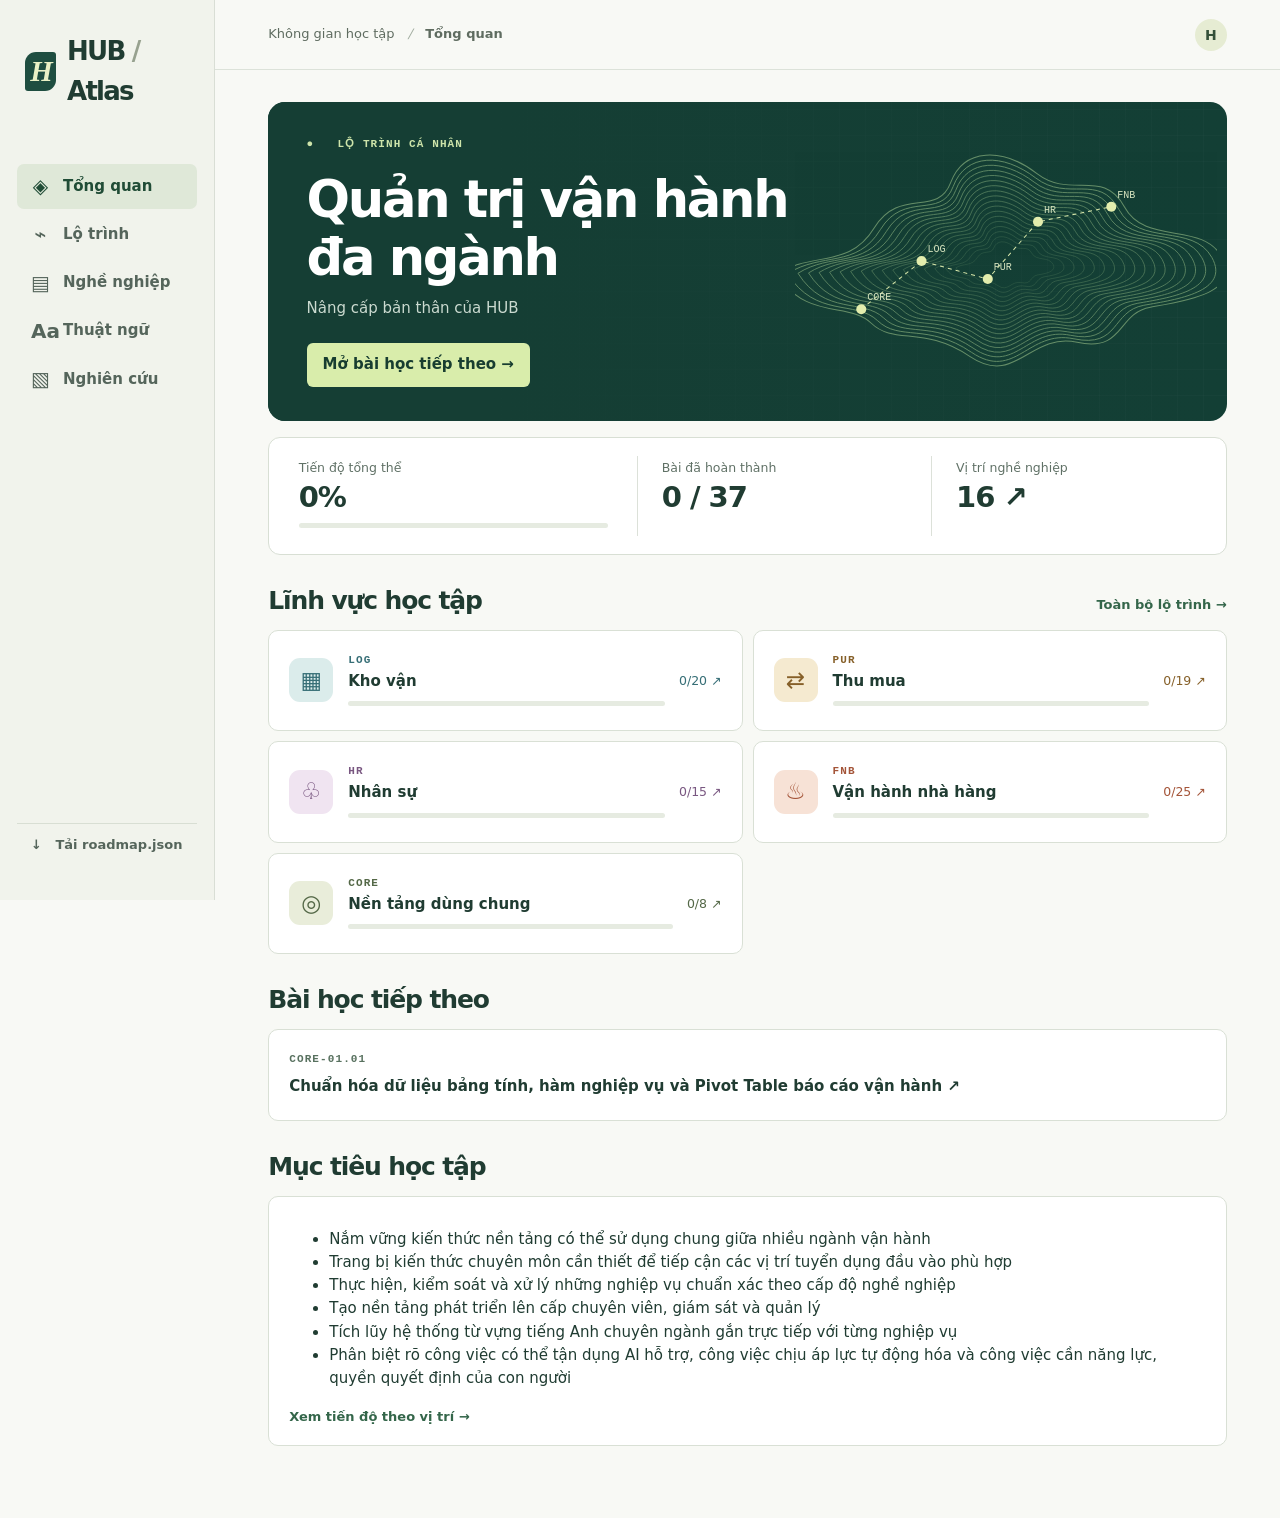
==== index.html @ 55413e87 "Build personal operations learning atlas from HUB research" ====
<!doctype html><html lang="vi"><head><meta charset="utf-8"><meta name="viewport" content="width=device-width,initial-scale=1"><meta name="theme-color" content="#143f36"><title>Nâng cấp bản thân của HUB</title><link rel="stylesheet" href="style.css"><script src="app.js" defer></script></head><body><aside><a class="brand" href="#home"><b class="logo">H</b><strong>HUB<span> / </span>Atlas</strong></a><nav aria-label="Điều hướng chính"></nav><a class="download" href="roadmap.json" download>↓ &nbsp; Tải roadmap.json</a></aside><main><header><span>Không gian học tập <i>/</i> <b id="crumb">Tổng quan</b></span><span class="avatar">H</span></header><section id="view" aria-live="polite">Đang tải lộ trình…</section></main><div id="notice" role="status"></div></body></html>
---- style.css ----
*{box-sizing:border-box}html{scroll-behavior:smooth}body{margin:0;background:#f8f9f5;color:#203c32;font:15px/1.55 "Inter",system-ui,sans-serif}button,input,select{font:inherit}button,a,summary,input[type=checkbox],select{cursor:pointer}a{color:inherit;text-decoration:none}button{color:inherit}button:focus-visible,a:focus-visible,summary:focus-visible,input:focus-visible,select:focus-visible{outline:3px solid #ca8324;outline-offset:3px}aside{position:fixed;inset:0 auto 0 0;width:215px;background:#f1f3ec;border-right:1px solid #d9ded5;padding:31px 17px;display:flex;flex-direction:column}.brand{display:flex;align-items:center;gap:11px;margin:0 8px 49px;font-size:26px;letter-spacing:-1.8px}.brand span{color:#97a18f}.logo,.avatar{display:grid;place-items:center;background:#1e4d40;color:#eaf1c6;width:37px;height:39px;border-radius:11px 3px;font:bold italic 29px Georgia}.avatar{width:32px;height:32px;border-radius:50%;font:600 14px system-ui;background:#e6ecd3;color:#345039}nav a,.download{display:flex;align-items:center;gap:13px;padding:11px 14px;margin:3px 0;border-radius:7px;font-weight:550;color:#55655b}nav a.on,nav a:hover{background:#dfe8d8;color:#204c36}.icon{width:19px;text-align:center;font-size:20px;line-height:1}.download{margin-top:auto;font-size:13px;border-top:1px solid #d8ded3;border-radius:0}main{margin-left:215px}header{height:70px;border-bottom:1px solid #dce2d9;display:flex;align-items:center;justify-content:space-between;padding:0 5%;font-size:13px;color:#5f6c60}header i{margin:0 9px;color:#a1ac9f}#view{max-width:1400px;margin:auto;padding:32px 5% 72px}.hero{background:#133f35;color:#fff;position:relative;isolation:isolate;border-radius:17px;overflow:hidden;padding:34px 4%;min-height:285px}.hero:before{content:"";position:absolute;inset:0;z-index:-1;background:linear-gradient(90deg,#153e34 23%,transparent),repeating-linear-gradient(0deg,transparent 0 25px,#ffffff09 26px),repeating-linear-gradient(90deg,transparent 0 25px,#ffffff09 26px)}.terrain{position:absolute;right:1%;top:2%;height:96%;width:44%;z-index:-1}.eyebrow,.code{font:600 11px/1.5 "IBM Plex Mono",monospace;text-transform:uppercase;letter-spacing:1.1px}.hero .eyebrow{color:#cde4aa}.hero h1,h1,h2,h3,p{margin:0}.hero h1,h1,h2{font-family:"Source Sans 3",system-ui,sans-serif;letter-spacing:-.045em;line-height:1.14}.hero h1{font-size:clamp(34px,4vw,62px);margin:17px 0 11px;max-width:64%;font-weight:580}.hero p{color:#cbdad0}.btn{display:inline-flex;align-items:center;gap:18px;border:0;background:#d9edab;color:#183d30;font-weight:650;padding:10px 16px;border-radius:6px}.hero .btn{margin-top:23px}.title{display:flex;align-items:baseline;justify-content:space-between;gap:14px;margin:32px 0 14px}.title a,.jump{color:#34664a;font-weight:600;font-size:13px}.stats{display:grid;grid-template-columns:1.25fr 1fr 1fr;background:white;border:1px solid #d8dfd4;border-radius:12px;padding:18px 0;margin:16px 0}.stat{padding:0 8%;border-left:1px solid #dce1d9}.stat:first-child{border:none}.stat strong{display:block;font-size:29px;line-height:1.25;letter-spacing:-1px}.stat small,.muted{color:#607166}.bar{height:5px;border-radius:8px;background:#e6ebe1;overflow:hidden;margin:8px 0}.bar i{display:block;height:100%;background:var(--t,#67885b);transition:width .3s}.domains{display:grid;grid-template-columns:repeat(2,minmax(0,1fr));gap:10px}.domain,.panel,details.lesson,details.role,.term{border:1px solid #d9e0d5;border-radius:10px;background:white;padding:16px 20px}.domain{display:grid;grid-template-columns:45px 1fr auto;align-items:center;gap:14px}.symbol{width:44px;height:44px;display:grid;place-items:center;border-radius:11px;background:var(--p);color:var(--t);font-size:23px}.domain:hover,.btn:hover{filter:brightness(.97)}.domain b{display:block}.domain small,.code{color:var(--t,#58715f)}h1{font-size:36px;margin:8px 0 12px}h2{font-size:25px}h3{font-size:17px}.filters{display:flex;flex-wrap:wrap;gap:8px;margin:20px 0}.filters input{flex:1;min-width:150px}input[type=search],select,.plain{background:white;border:1px solid #c9d3c6;border-radius:7px;padding:9px 12px}summary{cursor:pointer}details.lesson,details.role,.term{margin:9px 0}.lesson>summary,.role>summary{list-style:none;display:flex;align-items:center;gap:13px}.lesson>summary:after,.role>summary:after{content:'＋';margin-left:auto}.lesson[open]>summary:after,.role[open]>summary:after{content:'−'}.seq{font:italic 22px Georgia;color:#778779}.lesson strong{display:block}.content{margin-top:15px;border-top:1px solid #dee4da;padding-top:11px;animation:appear .2s ease-out}.content p,.content details,.content h3,.panel p{margin:10px 0}.child{margin:7px 0;padding:8px 12px;border-left:2px solid #c5d8bc;background:#f6f8f2}.child input,.content>label input{accent-color:#235942;width:17px;height:17px;vertical-align:middle}.child details{margin:0}.pill{display:inline-block;font-size:12px;border-radius:5px;background:#edf2e6;padding:2px 7px;margin:2px}.linklist a,.content a{color:#286541;text-decoration:underline}.term b{margin-right:8px}.next{display:block}.next strong{display:block;margin:6px 0}.empty{padding:30px}.source{display:block;margin:.6em 0;text-decoration:underline}#notice:not(:empty){position:fixed;bottom:20px;right:20px;background:#173e32;color:white;padding:10px 20px;border-radius:7px}@keyframes appear{from{opacity:0;transform:translateY(-4px)}to{opacity:1;transform:none}}@media(max-width:900px){aside{width:173px;padding:22px 10px}main{margin-left:173px}.domains{grid-template-columns:1fr}.hero h1{max-width:72%}}@media(max-width:650px){aside{position:static;width:auto;padding:9px 4%;display:block}.brand{font-size:21px;margin:0}.logo{width:28px;height:30px;font-size:21px}nav{display:flex;overflow:auto}nav a{white-space:nowrap;font-size:13px;gap:4px;padding:8px}.icon{display:none}.download{position:absolute;right:4%;top:7px;border:0}main{margin:0}header{height:42px}#view{padding:16px 4% 50px}.hero{min-height:240px;padding:22px}.hero h1{font-size:35px;max-width:85%}.terrain{right:-20%;opacity:.55;width:70%}.stats{padding:13px 0}.stat{padding:0 10px}.stat small{font-size:11px}.stat strong{font-size:23px}.lesson,.role{overflow-wrap:anywhere}.title{margin-top:23px}.title a{white-space:nowrap}}@media(prefers-reduced-motion:reduce){*,*:before,*:after{scroll-behavior:auto!important;animation:none!important;transition:none!important}}
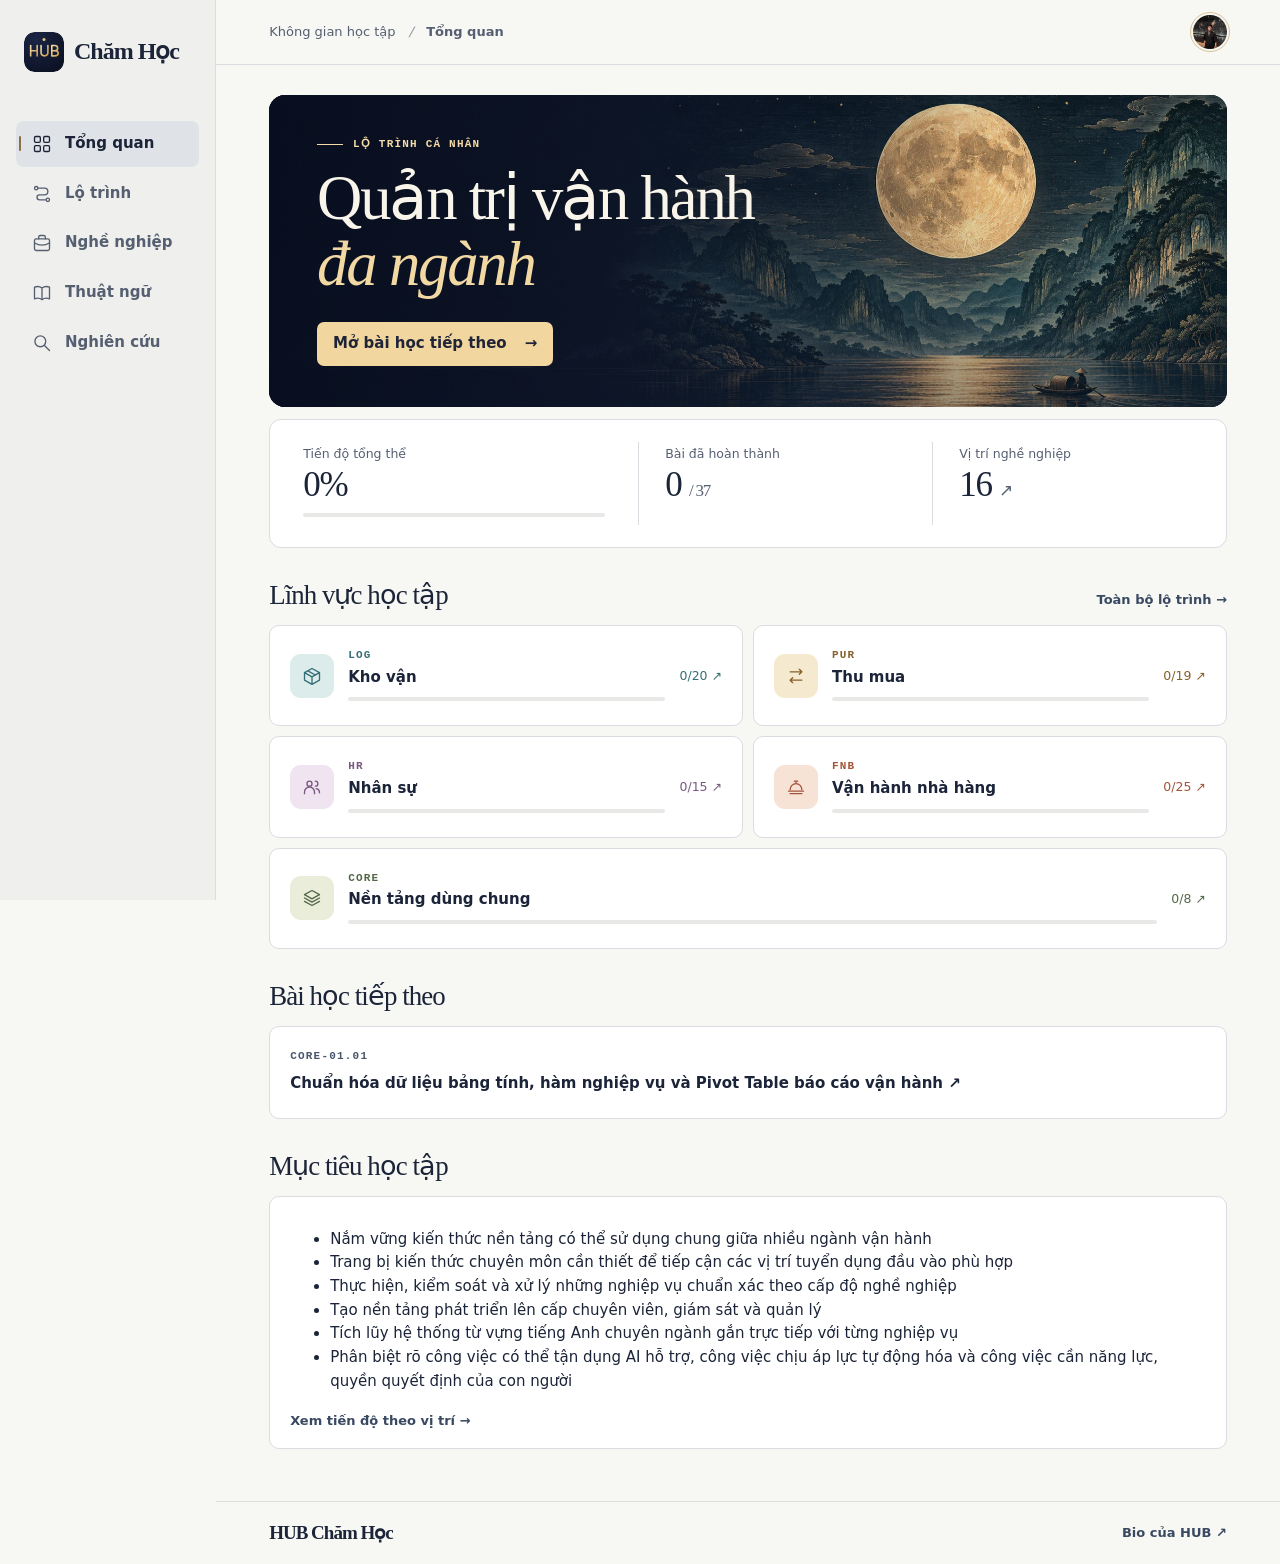
==== commit 4a6cdef7: "Personalize HUB Chăm Học and refine navigation and learning motion" ====
--- a/index.html
+++ b/index.html
@@ -1 +1,33 @@
-<!doctype html><html lang="vi"><head><meta charset="utf-8"><meta name="viewport" content="width=device-width,initial-scale=1"><meta name="theme-color" content="#143f36"><title>Nâng cấp bản thân của HUB</title><link rel="stylesheet" href="style.css"><script src="app.js" defer></script></head><body><aside><a class="brand" href="#home"><b class="logo">H</b><strong>HUB<span> / </span>Atlas</strong></a><nav aria-label="Điều hướng chính"></nav><a class="download" href="roadmap.json" download>↓ &nbsp; Tải roadmap.json</a></aside><main><header><span>Không gian học tập <i>/</i> <b id="crumb">Tổng quan</b></span><span class="avatar">H</span></header><section id="view" aria-live="polite">Đang tải lộ trình…</section></main><div id="notice" role="status"></div></body></html>
+<!doctype html>
+<html lang="vi">
+<head>
+  <meta charset="utf-8">
+  <meta name="viewport" content="width=device-width, initial-scale=1">
+  <meta name="theme-color" content="#131c31">
+  <title>HUB Chăm Học</title>
+  <link rel="icon" href="assets/hub.svg">
+  <link rel="stylesheet" href="style.css">
+  <script src="app.js" defer></script>
+</head>
+<body>
+  <aside>
+    <a class="brand" href="#home" aria-label="HUB Chăm Học">
+      <img src="assets/hub.svg" width="40" height="40" alt="HUB">
+      <strong>Chăm Học</strong>
+    </a>
+    <nav aria-label="Điều hướng chính"></nav>
+  </aside>
+  <main>
+    <header>
+      <span>Không gian học tập <i>/</i> <b id="crumb">Tổng quan</b></span>
+      <img class="avatar" src="assets/hub.webp" width="34" height="34" alt="HUB">
+    </header>
+    <section id="view" aria-label="Nội dung học tập">Đang tải lộ trình…</section>
+    <footer>
+      <span>HUB Chăm Học</span>
+      <a href="https://huybao2206.github.io/hubcuteee/" target="_blank" rel="noopener noreferrer">Bio của HUB <span aria-hidden="true">↗</span></a>
+    </footer>
+  </main>
+  <div id="notice" role="status"></div>
+</body>
+</html>
--- a/style.css
+++ b/style.css
@@ -1 +1,125 @@
-*{box-sizing:border-box}html{scroll-behavior:smooth}body{margin:0;background:#f8f9f5;color:#203c32;font:15px/1.55 "Inter",system-ui,sans-serif}button,input,select{font:inherit}button,a,summary,input[type=checkbox],select{cursor:pointer}a{color:inherit;text-decoration:none}button{color:inherit}button:focus-visible,a:focus-visible,summary:focus-visible,input:focus-visible,select:focus-visible{outline:3px solid #ca8324;outline-offset:3px}aside{position:fixed;inset:0 auto 0 0;width:215px;background:#f1f3ec;border-right:1px solid #d9ded5;padding:31px 17px;display:flex;flex-direction:column}.brand{display:flex;align-items:center;gap:11px;margin:0 8px 49px;font-size:26px;letter-spacing:-1.8px}.brand span{color:#97a18f}.logo,.avatar{display:grid;place-items:center;background:#1e4d40;color:#eaf1c6;width:37px;height:39px;border-radius:11px 3px;font:bold italic 29px Georgia}.avatar{width:32px;height:32px;border-radius:50%;font:600 14px system-ui;background:#e6ecd3;color:#345039}nav a,.download{display:flex;align-items:center;gap:13px;padding:11px 14px;margin:3px 0;border-radius:7px;font-weight:550;color:#55655b}nav a.on,nav a:hover{background:#dfe8d8;color:#204c36}.icon{width:19px;text-align:center;font-size:20px;line-height:1}.download{margin-top:auto;font-size:13px;border-top:1px solid #d8ded3;border-radius:0}main{margin-left:215px}header{height:70px;border-bottom:1px solid #dce2d9;display:flex;align-items:center;justify-content:space-between;padding:0 5%;font-size:13px;color:#5f6c60}header i{margin:0 9px;color:#a1ac9f}#view{max-width:1400px;margin:auto;padding:32px 5% 72px}.hero{background:#133f35;color:#fff;position:relative;isolation:isolate;border-radius:17px;overflow:hidden;padding:34px 4%;min-height:285px}.hero:before{content:"";position:absolute;inset:0;z-index:-1;background:linear-gradient(90deg,#153e34 23%,transparent),repeating-linear-gradient(0deg,transparent 0 25px,#ffffff09 26px),repeating-linear-gradient(90deg,transparent 0 25px,#ffffff09 26px)}.terrain{position:absolute;right:1%;top:2%;height:96%;width:44%;z-index:-1}.eyebrow,.code{font:600 11px/1.5 "IBM Plex Mono",monospace;text-transform:uppercase;letter-spacing:1.1px}.hero .eyebrow{color:#cde4aa}.hero h1,h1,h2,h3,p{margin:0}.hero h1,h1,h2{font-family:"Source Sans 3",system-ui,sans-serif;letter-spacing:-.045em;line-height:1.14}.hero h1{font-size:clamp(34px,4vw,62px);margin:17px 0 11px;max-width:64%;font-weight:580}.hero p{color:#cbdad0}.btn{display:inline-flex;align-items:center;gap:18px;border:0;background:#d9edab;color:#183d30;font-weight:650;padding:10px 16px;border-radius:6px}.hero .btn{margin-top:23px}.title{display:flex;align-items:baseline;justify-content:space-between;gap:14px;margin:32px 0 14px}.title a,.jump{color:#34664a;font-weight:600;font-size:13px}.stats{display:grid;grid-template-columns:1.25fr 1fr 1fr;background:white;border:1px solid #d8dfd4;border-radius:12px;padding:18px 0;margin:16px 0}.stat{padding:0 8%;border-left:1px solid #dce1d9}.stat:first-child{border:none}.stat strong{display:block;font-size:29px;line-height:1.25;letter-spacing:-1px}.stat small,.muted{color:#607166}.bar{height:5px;border-radius:8px;background:#e6ebe1;overflow:hidden;margin:8px 0}.bar i{display:block;height:100%;background:var(--t,#67885b);transition:width .3s}.domains{display:grid;grid-template-columns:repeat(2,minmax(0,1fr));gap:10px}.domain,.panel,details.lesson,details.role,.term{border:1px solid #d9e0d5;border-radius:10px;background:white;padding:16px 20px}.domain{display:grid;grid-template-columns:45px 1fr auto;align-items:center;gap:14px}.symbol{width:44px;height:44px;display:grid;place-items:center;border-radius:11px;background:var(--p);color:var(--t);font-size:23px}.domain:hover,.btn:hover{filter:brightness(.97)}.domain b{display:block}.domain small,.code{color:var(--t,#58715f)}h1{font-size:36px;margin:8px 0 12px}h2{font-size:25px}h3{font-size:17px}.filters{display:flex;flex-wrap:wrap;gap:8px;margin:20px 0}.filters input{flex:1;min-width:150px}input[type=search],select,.plain{background:white;border:1px solid #c9d3c6;border-radius:7px;padding:9px 12px}summary{cursor:pointer}details.lesson,details.role,.term{margin:9px 0}.lesson>summary,.role>summary{list-style:none;display:flex;align-items:center;gap:13px}.lesson>summary:after,.role>summary:after{content:'＋';margin-left:auto}.lesson[open]>summary:after,.role[open]>summary:after{content:'−'}.seq{font:italic 22px Georgia;color:#778779}.lesson strong{display:block}.content{margin-top:15px;border-top:1px solid #dee4da;padding-top:11px;animation:appear .2s ease-out}.content p,.content details,.content h3,.panel p{margin:10px 0}.child{margin:7px 0;padding:8px 12px;border-left:2px solid #c5d8bc;background:#f6f8f2}.child input,.content>label input{accent-color:#235942;width:17px;height:17px;vertical-align:middle}.child details{margin:0}.pill{display:inline-block;font-size:12px;border-radius:5px;background:#edf2e6;padding:2px 7px;margin:2px}.linklist a,.content a{color:#286541;text-decoration:underline}.term b{margin-right:8px}.next{display:block}.next strong{display:block;margin:6px 0}.empty{padding:30px}.source{display:block;margin:.6em 0;text-decoration:underline}#notice:not(:empty){position:fixed;bottom:20px;right:20px;background:#173e32;color:white;padding:10px 20px;border-radius:7px}@keyframes appear{from{opacity:0;transform:translateY(-4px)}to{opacity:1;transform:none}}@media(max-width:900px){aside{width:173px;padding:22px 10px}main{margin-left:173px}.domains{grid-template-columns:1fr}.hero h1{max-width:72%}}@media(max-width:650px){aside{position:static;width:auto;padding:9px 4%;display:block}.brand{font-size:21px;margin:0}.logo{width:28px;height:30px;font-size:21px}nav{display:flex;overflow:auto}nav a{white-space:nowrap;font-size:13px;gap:4px;padding:8px}.icon{display:none}.download{position:absolute;right:4%;top:7px;border:0}main{margin:0}header{height:42px}#view{padding:16px 4% 50px}.hero{min-height:240px;padding:22px}.hero h1{font-size:35px;max-width:85%}.terrain{right:-20%;opacity:.55;width:70%}.stats{padding:13px 0}.stat{padding:0 10px}.stat small{font-size:11px}.stat strong{font-size:23px}.lesson,.role{overflow-wrap:anywhere}.title{margin-top:23px}.title a{white-space:nowrap}}@media(prefers-reduced-motion:reduce){*,*:before,*:after{scroll-behavior:auto!important;animation:none!important;transition:none!important}}
+:root {
+  color-scheme: light;
+  --ink:#1b2438; --muted:#565f71; --line:#d9dce1; --paper:#f7f7f3;
+  --night:#131c31; --gold:#e8c27a; --ease:cubic-bezier(.2,.8,.2,1);
+  --sidebar:216px; --serif:"Cormorant Garamond", Georgia, "Times New Roman", serif;
+}
+* {box-sizing:border-box}
+body {margin:0; background:var(--paper); color:var(--ink); font:15px/1.58 "Inter",system-ui,sans-serif}
+button,input,select {font:inherit;color:inherit}
+button,summary,input[type=checkbox],select {cursor:pointer}
+a {color:inherit;text-decoration:none}
+:focus-visible {outline:3px solid #a46d1e;outline-offset:4px}
+::selection {background:#f4dfb6;color:#18243b}
+aside {position:fixed;inset:0 auto 0 0;width:var(--sidebar);background:#eff0ed;border-right:1px solid var(--line);padding:32px 16px;display:flex;flex-direction:column;z-index:2}
+.brand {display:flex;align-items:center;gap:10px;margin:0 8px 45px;white-space:nowrap}
+.brand strong,footer>span {font:600 24px/1.15 var(--serif);letter-spacing:-1px}
+.brand img {border-radius:11px}
+nav a {position:relative;display:flex;align-items:center;gap:13px;padding:11px 16px;margin:4px 0;border-radius:8px;color:var(--muted);font-weight:550;transition:background .18s,color .18s}
+nav a.on {color:var(--ink);background:#dfe3e7}
+nav a.on:before {content:"";position:absolute;left:3px;height:15px;width:2px;border-radius:3px;background:#897047}
+.icon,.symbol {display:grid;place-items:center}
+.glyph {width:20px;height:20px}
+main {margin-left:var(--sidebar);min-height:100vh;display:flex;flex-direction:column}
+header {height:65px;border-bottom:1px solid var(--line);display:flex;align-items:center;justify-content:space-between;padding:0 5%;font-size:13px;color:var(--muted)}
+header i {margin:0 9px;color:#8790a1}
+.avatar {object-fit:cover;border-radius:50%;outline:1px solid #d9c396;outline-offset:2px}
+#view {width:100%;max-width:1440px;margin:0 auto;padding:30px 5% 52px;flex:1;min-width:0}
+footer {border-top:1px solid var(--line);padding:20px 5%;display:flex;justify-content:space-between;align-items:center;gap:12px}
+footer>span {font-size:19px}
+footer a,.title a,.jump {color:#394962;font-size:13px;font-weight:650}
+footer a span,.arrow {display:inline-block;transition:transform .24s var(--ease)}
+.hero {position:relative;isolation:isolate;overflow:hidden;background:var(--night);border-radius:16px;color:#f9f5ea}
+.landscape {position:absolute;inset:0;z-index:-2;width:100%;height:100%;object-fit:cover;object-position:60% 15%;animation:pan-in 1.5s var(--ease) both}
+.hero:after {content:"";position:absolute;inset:0;z-index:-1;background:linear-gradient(90deg,rgba(9,15,32,.96) 1%,rgba(14,21,40,.72) 37%,rgba(12,18,33,.08) 76%),linear-gradient(0deg,#111a2e55,transparent 55%)}
+.hero-copy {padding:clamp(28px,3.2vw,48px) 5%;max-width:100%}
+.eyebrow,.code {font:650 11px/1.5 "IBM Plex Mono",monospace;letter-spacing:1.2px;text-transform:uppercase}
+.eyebrow {display:flex;align-items:center;gap:10px;color:#f4dba8}
+.eyebrow:before {content:"";width:26px;height:1px;background:currentColor}
+h1,h2,h3,p {margin:0}
+h1,h2,.hero h1,.stat strong {font-family:var(--serif);font-weight:500;letter-spacing:-.035em;line-height:1.14}
+h1 {font-size:clamp(34px,3.5vw,51px);margin:8px 0 12px}
+.hero h1 {font-size:clamp(44px,4.9vw,76px);margin:14px 0 24px;line-height:1.05}
+.hero em {color:#f2d8a3;font-weight:400}
+h2 {font-size:clamp(26px,2.1vw,34px)}
+h3 {font-size:17px}
+.btn {display:inline-flex;align-items:center;gap:18px;background:#f1d79f;color:#202437;font-weight:650;padding:10px 16px;border-radius:7px}
+.btn,.domain,.next,.plain {transition:transform .22s var(--ease),box-shadow .22s var(--ease),border-color .22s,background .22s}
+.btn:active,.domain:active,.plain:active {transform:scale(.985)}
+.title {display:flex;align-items:baseline;justify-content:space-between;gap:14px;margin:32px 0 14px}
+.stats {display:grid;grid-template-columns:1.25fr 1fr 1fr;padding:22px 0;margin:12px 0 0;background:#fff;border:1px solid var(--line);border-radius:12px}
+.stat {padding:0 9%;border-left:1px solid var(--line)}
+.stat:first-child {border:0}
+.stat strong {display:block;font-size:35px}
+.stat strong small {font:500 17px/1.3 var(--serif)}
+.stat small,.muted {color:var(--muted)}
+.bar {height:4px;border-radius:8px;background:#e8e9e7;overflow:hidden;margin:8px 0}
+.bar i {display:block;width:0;height:100%;background:var(--t,#98743a);transition:width .35s var(--ease)}
+.domains {display:grid;grid-template-columns:repeat(2,minmax(0,1fr));gap:10px}
+.domain,.panel,.lesson,.role,.term {border:1px solid var(--line);border-radius:10px;background:white;padding:16px 20px}
+.domain {display:grid;grid-template-columns:44px 1fr auto;align-items:center;gap:14px;animation:card-in .38s var(--ease) backwards}
+.domain:nth-child(2) {animation-delay:35ms}
+.domain:nth-child(3) {animation-delay:70ms}
+.domain:nth-child(4) {animation-delay:105ms}
+.domain:nth-child(5) {animation-delay:140ms;grid-column:1/-1}
+.domain b,.next,.next strong,.lesson strong {display:block}
+.domain small,.code {color:var(--t,#49566c)}
+.symbol {width:44px;height:44px;border-radius:11px;background:var(--p);color:var(--t)}
+.next strong {margin:6px 0}
+.filters {display:flex;flex-wrap:wrap;gap:8px;margin:20px 0}
+.filters input {flex:1;min-width:150px}
+input[type=search],select,.plain {background:white;border:1px solid #c3cad5;border-radius:7px;padding:9px 12px}
+.lesson,.role,.term {margin:9px 0}
+.lesson,.role {transition:border-color .22s}
+.lesson[open],.role[open] {border-color:#a6afbf}
+.lesson>summary,.role>summary {list-style:none;display:flex;align-items:center;gap:14px}
+.lesson>summary::-webkit-details-marker,.role>summary::-webkit-details-marker {display:none}
+.lesson>summary:after,.role>summary:after {content:"";flex:none;margin-left:auto;width:7px;height:7px;border:solid #647087;border-width:0 1.5px 1.5px 0;transform:rotate(45deg);transition:transform .23s var(--ease)}
+.lesson[open]>summary:after,.role[open]>summary:after {transform:rotate(225deg)}
+.seq {font:italic 24px var(--serif);color:#737c8d}
+.content {margin-top:15px;border-top:1px solid var(--line);padding-top:12px}
+.content p,.content details,.content h3,.panel p {margin:10px 0}
+.content details summary,.panel details summary {padding:5px 0;font-weight:550;color:#384962}
+.child {margin:7px 0;padding:8px 12px;border-left:2px solid #c3cad7;background:#f5f6f8}
+.child details {margin:0}
+input[type=checkbox] {width:17px;height:17px;vertical-align:middle;accent-color:#354767}
+.lesson-progress {display:flex;justify-content:space-between;flex-wrap:wrap;gap:3px 10px;align-items:center;background:#f3f4f7;padding:12px;border-radius:7px}
+.lesson-progress .bar {width:100%;margin-bottom:0}
+.lesson-progress span {font-size:12px;color:var(--muted)}
+[data-value=done] {color:#276543}
+[data-value=part] {color:#79581c}
+.content a,.source {color:#394e74;text-decoration:underline;text-underline-offset:3px}
+.source {display:block;margin:.6em 0;overflow-wrap:anywhere}
+.term b {margin-right:8px}
+.empty {padding:30px}
+#notice:not(:empty) {position:fixed;bottom:18px;right:18px;background:var(--night);color:white;padding:10px 18px;border-radius:8px;animation:card-in .2s var(--ease)}
+@supports (interpolate-size:allow-keywords) and selector(details::details-content) {
+  details {interpolate-size:allow-keywords}
+  details::details-content {block-size:0;overflow:clip;transition:block-size .24s var(--ease),content-visibility .24s allow-discrete}
+  details[open]::details-content {block-size:auto}
+}
+@keyframes pan-in {from {transform:scale(1.04)} to {transform:none}}
+@keyframes card-in {from {opacity:.25;transform:translateY(7px)} to {opacity:1;transform:none}}
+@media(hover:hover) {
+  nav a:hover {background:#e3e6e9;color:var(--ink)}
+  .domain:hover,.next:hover {border-color:#abb3c2;transform:translateY(-2px);box-shadow:0 6px 14px #18243c0e}
+  .btn:hover {background:#f8e2b5;box-shadow:0 5px 18px #080d1a26}
+  .btn:hover .arrow,.domain:hover .arrow,footer a:hover span {transform:translateX(3px)}
+  .title a:hover,.jump:hover,footer a:hover {text-decoration:underline;text-underline-offset:4px}
+}
+@media(max-width:940px) {
+  :root {--sidebar:177px} aside {padding:24px 10px}
+  .domains {grid-template-columns:1fr}
+}
+@media(max-width:650px) {
+  aside {position:static;width:100%;padding:10px 4% 3px}
+  .brand {margin:0 0 4px}.brand img {width:31px;height:31px}.brand strong {font-size:22px}
+  nav {display:flex;overflow-x:auto;scrollbar-width:thin}nav a {white-space:nowrap;font-size:13px;padding:8px}.icon,nav a.on:before {display:none}
+  main {margin:0;min-height:85vh}header {height:45px}.avatar {width:26px;height:26px}
+  #view {padding:16px 4% 38px}.hero-copy {padding:26px 6%}.hero h1 {font-size:clamp(38px,9vw,53px)}.landscape {object-position:68% center}
+  .stats {padding:14px 0}.stat {padding:0 10px}.stat small {font-size:11px}.stat strong {font-size:27px}
+  .lesson,.role,.term {padding:13px;overflow-wrap:anywhere}.title {margin-top:24px}.title a {text-align:right}
+}
+@media(prefers-reduced-motion:reduce) {
+  *,*::before,*::after,details::details-content {animation:none!important;transition:none!important;scroll-behavior:auto!important}
+}
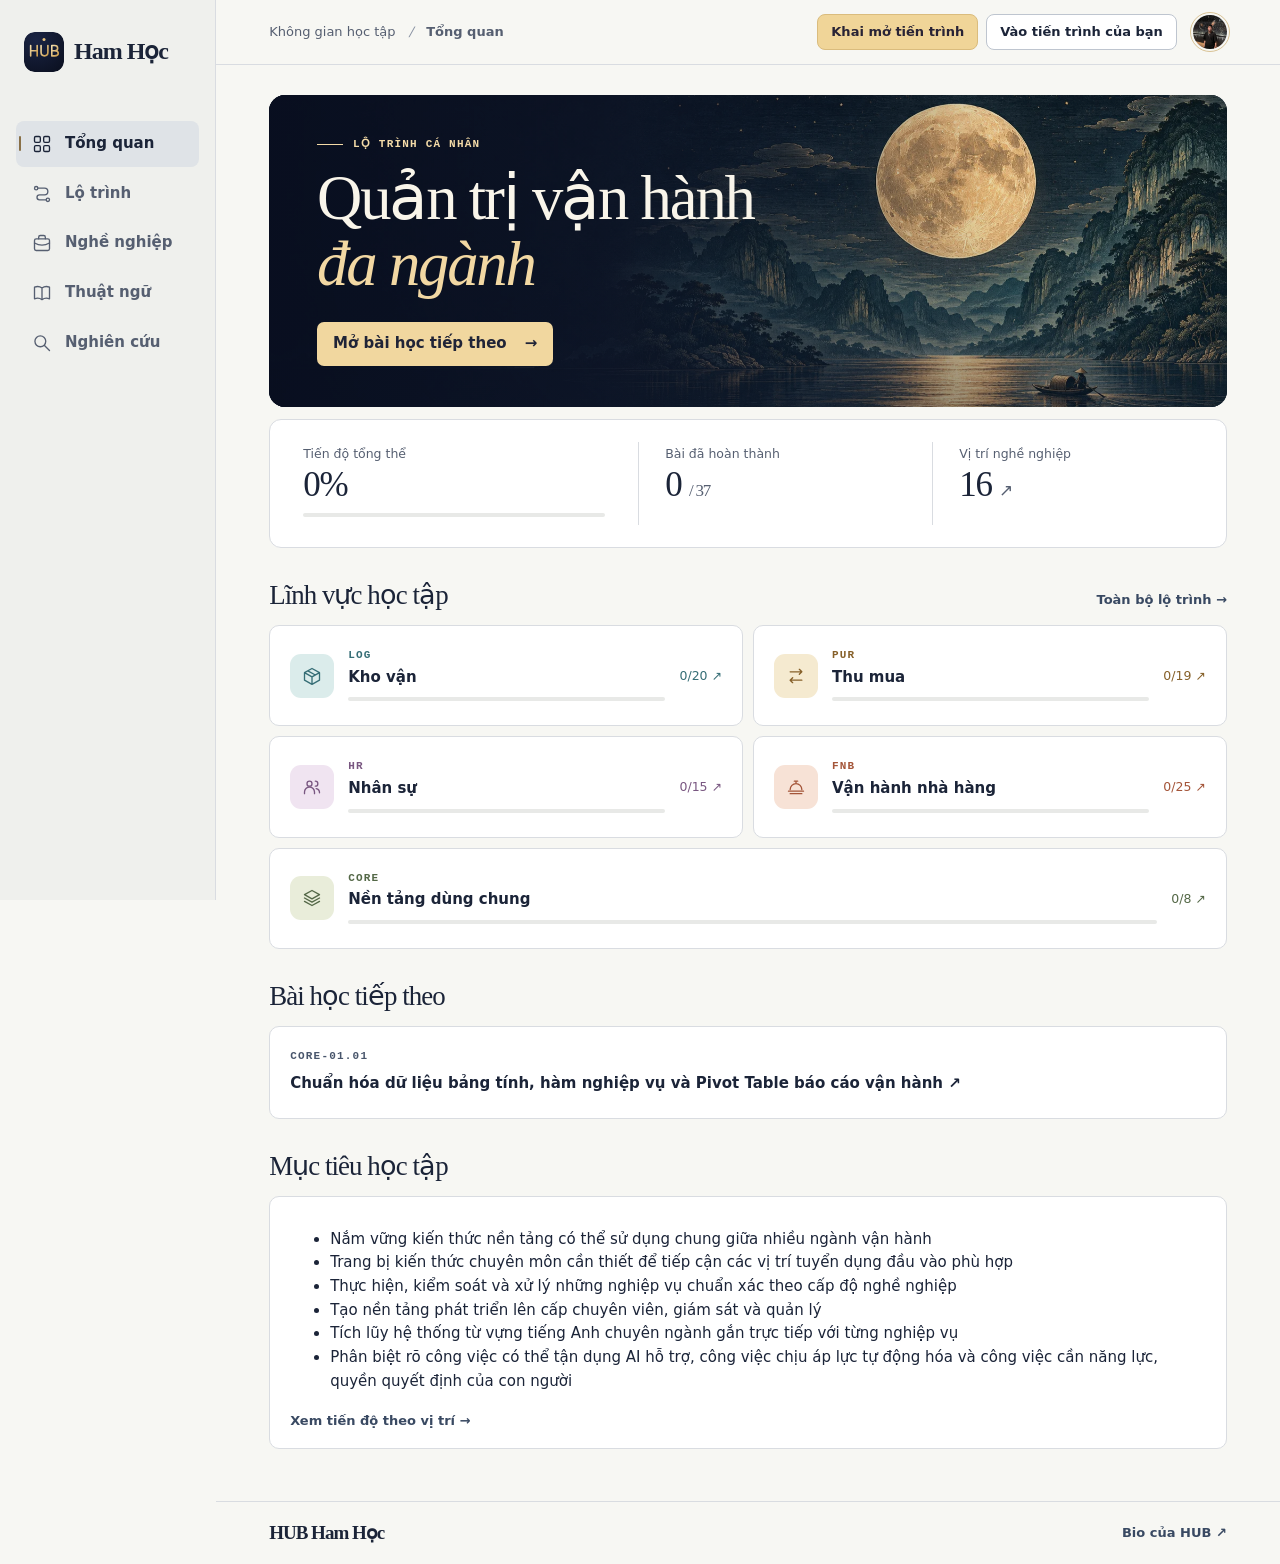
==== commit ce0e337b: "Add named learning progress and optional GitHub sync to HUB Ham Học" ====
--- a/index.html
+++ b/index.html
@@ -4,30 +4,62 @@
   <meta charset="utf-8">
   <meta name="viewport" content="width=device-width, initial-scale=1">
   <meta name="theme-color" content="#131c31">
-  <title>HUB Chăm Học</title>
+  <meta name="progress-endpoint" content="">
+  <title>HUB Ham Học</title>
   <link rel="icon" href="assets/hub.svg">
   <link rel="stylesheet" href="style.css">
+  <script src="storageService.js" defer></script>
+  <script src="progressUI.js" defer></script>
   <script src="app.js" defer></script>
 </head>
 <body>
   <aside>
-    <a class="brand" href="#home" aria-label="HUB Chăm Học">
+    <a class="brand" href="#home" aria-label="HUB Ham Học">
       <img src="assets/hub.svg" width="40" height="40" alt="HUB">
-      <strong>Chăm Học</strong>
+      <strong>Ham Học</strong>
     </a>
     <nav aria-label="Điều hướng chính"></nav>
   </aside>
   <main>
     <header>
       <span>Không gian học tập <i>/</i> <b id="crumb">Tổng quan</b></span>
+      <div class="profile-actions" id="profile-actions">
+        <strong id="active-name" hidden></strong>
+        <button type="button" class="profile-button gold" data-dialog="create">Khai mở tiến trình</button>
+        <button type="button" class="profile-button" data-dialog="enter">Vào tiến trình của bạn</button>
+        <button type="button" class="profile-button" id="leave-profile" hidden>Thoát</button>
+      </div>
       <img class="avatar" src="assets/hub.webp" width="34" height="34" alt="HUB">
     </header>
     <section id="view" aria-label="Nội dung học tập">Đang tải lộ trình…</section>
     <footer>
-      <span>HUB Chăm Học</span>
+      <span>HUB Ham Học</span>
       <a href="https://huybao2206.github.io/hubcuteee/" target="_blank" rel="noopener noreferrer">Bio của HUB <span aria-hidden="true">↗</span></a>
     </footer>
   </main>
+  <dialog id="progress-dialog" aria-labelledby="progress-title">
+    <div class="dialog-top"><h2 id="progress-title">Tiến trình cá nhân</h2><button type="button" data-close aria-label="Đóng">×</button></div>
+    <div class="dialog-columns">
+      <form id="create-profile" novalidate>
+        <h3>Khai mở tiến trình</h3>
+        <label for="create-name">Danh xưng (tên truy cập)</label>
+        <input id="create-name" name="username" autocomplete="off" autocapitalize="none" spellcheck="false" required aria-describedby="name-rule name-reminder create-error">
+        <small id="name-rule">Chỉ dùng chữ cái không dấu và số.</small>
+        <small id="name-reminder">Hãy lưu lại danh xưng để vào đúng tiến trình lần sau. Hệ thống không dùng mật khẩu.</small>
+        <fieldset id="relations"><legend>Đạo hữu là gì của HUB:</legend><div class="relation-grid"></div></fieldset>
+        <label id="legacy-choice" hidden><input type="checkbox"> Nhập tiến độ cũ trên máy</label>
+        <p class="form-error" id="create-error" role="status"></p>
+        <button class="profile-button gold" type="submit" aria-disabled="true">Tạo tiến trình</button>
+      </form>
+      <form id="enter-profile" novalidate>
+        <h3>Tái nhập tiến trình</h3>
+        <label for="enter-name">Danh xưng đã tạo</label>
+        <input id="enter-name" name="username" autocomplete="off" autocapitalize="none" spellcheck="false" required aria-describedby="enter-error">
+        <p class="form-error" id="enter-error" role="status"></p>
+        <button class="profile-button" type="submit">Vào tiến trình</button>
+      </form>
+    </div>
+  </dialog>
   <div id="notice" role="status"></div>
 </body>
 </html>
--- a/style.css
+++ b/style.css
@@ -123,3 +123,93 @@
 @media(prefers-reduced-motion:reduce) {
   *,*::before,*::after,details::details-content {animation:none!important;transition:none!important;scroll-behavior:auto!important}
 }
+
+/* Personal progress */
+[hidden] {display:none!important}
+.profile-actions {display:flex;align-items:center;gap:8px;margin-left:auto;margin-right:16px}
+#active-name {color:var(--ink);max-width:17ch;overflow:hidden;text-overflow:ellipsis;white-space:nowrap}
+.profile-button,#progress-dialog [data-close] {
+  position:relative;isolation:isolate;overflow:hidden;display:inline-flex;align-items:center;justify-content:center;gap:8px;
+  padding:8px 13px;border:1px solid #bec5cf;border-radius:8px;background:#fff;color:var(--ink);
+  font-family:inherit;font-weight:600;font-size:13px;line-height:1.45;
+  transition:transform .17s var(--ease);
+}
+.profile-button.gold {background:#f0d598;border-color:#dabc7d;color:#282335}
+.profile-button.gold:after {content:"";position:absolute;inset:0;z-index:-1;opacity:0;transform:translateX(-115%);background:linear-gradient(105deg,transparent 10%,#fff8 50%,transparent 90%);pointer-events:none}
+@media(hover:hover) {
+  .profile-button:hover:not([aria-disabled=true]) {transform:translateY(-2px)}
+  .profile-button.gold:hover:not([aria-disabled=true]):after {animation:glint .48s ease-out}
+  .relation-card:hover {transform:translateY(-1px);border-color:#aa9570}
+  .info:hover {transform:scale(1.08);background:#51456e;color:white}
+}
+.profile-button:active:not([aria-disabled=true]) {transform:scale(.97)}
+.profile-button[aria-disabled=true] {opacity:.62;cursor:default}
+.profile-button[aria-busy=true]:before {content:"";width:13px;height:13px;border:2px solid currentColor;border-right-color:transparent;border-radius:50%;animation:spin .7s linear infinite}
+#progress-dialog {max-height:90vh;max-height:90dvh;width:min(850px,94vw);max-width:none;padding:0;overflow-y:auto;overscroll-behavior:contain;
+  color:var(--ink);background:#fcfbf7;border:1px solid #c6c4bd;border-radius:18px;box-shadow:0 28px 90px #0d152b48}
+#progress-dialog[open] {animation:modal-enter .24s cubic-bezier(.18,.88,.32,1.12)}
+#progress-dialog::backdrop {background:#10192b77;backdrop-filter:blur(4px);animation:veil .17s ease-out}
+#progress-dialog.leaving {animation:modal-exit .15s ease-in both}
+#progress-dialog.leaving::backdrop {animation:veil .15s ease-in reverse both}
+body:has(#progress-dialog[open]) {overflow:hidden}
+.dialog-top {display:flex;align-items:center;justify-content:space-between;gap:8px;padding:18px 24px;border-bottom:1px solid var(--line)}
+#progress-dialog [data-close] {font-size:23px;width:36px;height:36px;padding:0;background:transparent;border-color:transparent}
+.dialog-columns {display:grid;grid-template-columns:minmax(0,1.65fr) minmax(0,1fr)}
+.dialog-columns form {min-width:0;padding:22px 24px}
+.dialog-columns h3 {font:500 24px/1.25 var(--serif);margin-bottom:15px}
+.dialog-columns form>label,.dialog-columns legend {display:block;font-size:14px;font-weight:650}
+.dialog-columns input[name=username] {display:block;width:100%;background:white;color:var(--ink);border:1px solid #afb6c0;border-radius:7px;padding:9px 12px;font:inherit;margin:5px 0}
+.dialog-columns input[name=username]:focus {outline:2px solid #a78144;outline-offset:1px;box-shadow:0 0 0 5px #e9d5aa66}
+.dialog-columns input[aria-invalid=true] {border-color:#993e36}
+.dialog-columns small {display:block;font-size:12px;color:var(--muted)}
+#name-reminder {margin:6px 0 15px}
+#relations {padding:0;margin:0;border:none}
+#relations legend {margin:0 0 8px}
+.relation-grid {display:grid;grid-template-columns:repeat(2,minmax(0,1fr));gap:7px}
+.relation-card {position:relative;display:flex;align-items:center;min-width:0;border:1px solid #cdd0d3;border-radius:8px;background:white;transition:transform .15s var(--ease)}
+dialog[open] .relation-card {animation:card-in .21s var(--ease) backwards;animation-delay:calc(var(--i)*12ms)}
+.relation-card label {cursor:pointer;display:flex;align-items:center;gap:7px;flex:1;padding:8px 0 8px 8px;min-height:41px;font-size:13px;line-height:1.3}
+.relation-card input {position:absolute;opacity:0;width:1px;height:1px}
+.choice-mark {display:grid;place-items:center;flex:0 0 14px;height:14px;border:1px solid #9a9fa7;border-radius:50%}
+.relation-card:has(:checked) {border-color:#98763b;background:#faf2df;box-shadow:inset 0 0 0 1px #c2a36c}
+.relation-card input:focus-visible+.choice-mark {outline:2px solid #95723e;outline-offset:3px}
+.relation-card input:checked+.choice-mark {background:#68512e;border-color:#68512e;color:white}
+.relation-card input:checked+.choice-mark:after {content:"✓";font:700 11px/1 system-ui;animation:check-pop .23s ease-out}
+.info {width:32px;height:34px;padding:0;flex:none;border:0;background:transparent;color:#50456a;border-radius:8px;font:italic bold 15px Georgia;transition:transform .16s var(--ease)}
+.info:after {content:"";position:absolute;width:19px;height:19px;border:1px solid currentColor;border-radius:50%;left:50%;top:50%;transform:translate(-50%,-50%)}.info {position:relative}
+#relation-tip {position:absolute;z-index:3;max-width:min(270px,80vw);padding:9px 12px;color:white;background:#2b2940;border-radius:8px;box-shadow:0 7px 22px #1715272b;font-size:13px;pointer-events:none;animation:tip-in .15s var(--ease)}
+#enter-profile {position:relative;background:#edf0f3;border-left:1px solid var(--line)}
+#progress-dialog[data-column=enter][open] #enter-profile:before {pointer-events:none;content:"";position:absolute;inset:4px;border:2px solid #aa8b53;border-radius:9px;animation:ring .85s ease-out both}
+.form-error {font-size:13px;color:#8a312b;margin:6px 0}
+.dialog-columns form>.profile-button {margin-top:9px;min-height:39px}
+#legacy-choice {margin:12px 0}
+.shake {animation:shake .23s ease-out!important}
+input.check-locked {animation:ring .19s ease-out}
+input.check-burst {animation:check-pop .28s var(--ease);outline:2px solid #c6ac73;outline-offset:2px}
+input.check-burst:not(:focus-visible) {outline:none}
+@keyframes veil {from{opacity:0}to{opacity:1}}
+@keyframes modal-enter {from{opacity:0;transform:translateY(12px) scale(.98)}to{opacity:1;transform:none}}
+@keyframes modal-exit {to{opacity:0;transform:translateY(5px) scale(.985)}}
+@keyframes tip-in {from{opacity:0;transform:translateY(3px) scale(.98)}}
+@keyframes glint {0%{opacity:0;transform:translateX(-105%)}30%{opacity:.8}100%{opacity:0;transform:translateX(105%)}}
+@keyframes spin {to{transform:rotate(1turn)}}
+@keyframes ring {from{opacity:1}to{opacity:0}}
+@keyframes check-pop {0%{transform:scale(.85)}55%{transform:scale(1.18)}100%{transform:none}}
+@keyframes shake {25%,75%{transform:translateX(-3px)}50%{transform:translateX(3px)}}
+@media(max-width:920px) {
+  header {height:auto;min-height:65px;flex-wrap:wrap;gap:6px;padding-block:10px}
+  .profile-actions {flex-wrap:wrap;margin-right:0}.avatar {display:none}
+}
+@media(max-width:650px) {
+  .profile-actions {margin:0;width:100%}
+  .profile-button {padding:7px 10px}
+  .dialog-columns {grid-template-columns:minmax(0,1fr)}
+  .dialog-columns form,.dialog-top {padding:16px}
+  #enter-profile {border-left:0;border-top:1px solid var(--line)}
+}
+@media(max-width:390px) {.relation-card label {gap:5px;font-size:12px}.info {width:27px}}
+@media(prefers-reduced-motion:reduce) {
+  #progress-dialog::backdrop,#progress-dialog.leaving::backdrop,.shake {animation:none!important}
+}
+.lesson-progress .bar i {width:100%;transform:scaleX(0);transform-origin:left;transition:transform .32s var(--ease)}
+@media(prefers-reduced-motion:reduce) {.lesson-progress .bar i {transition:none}}
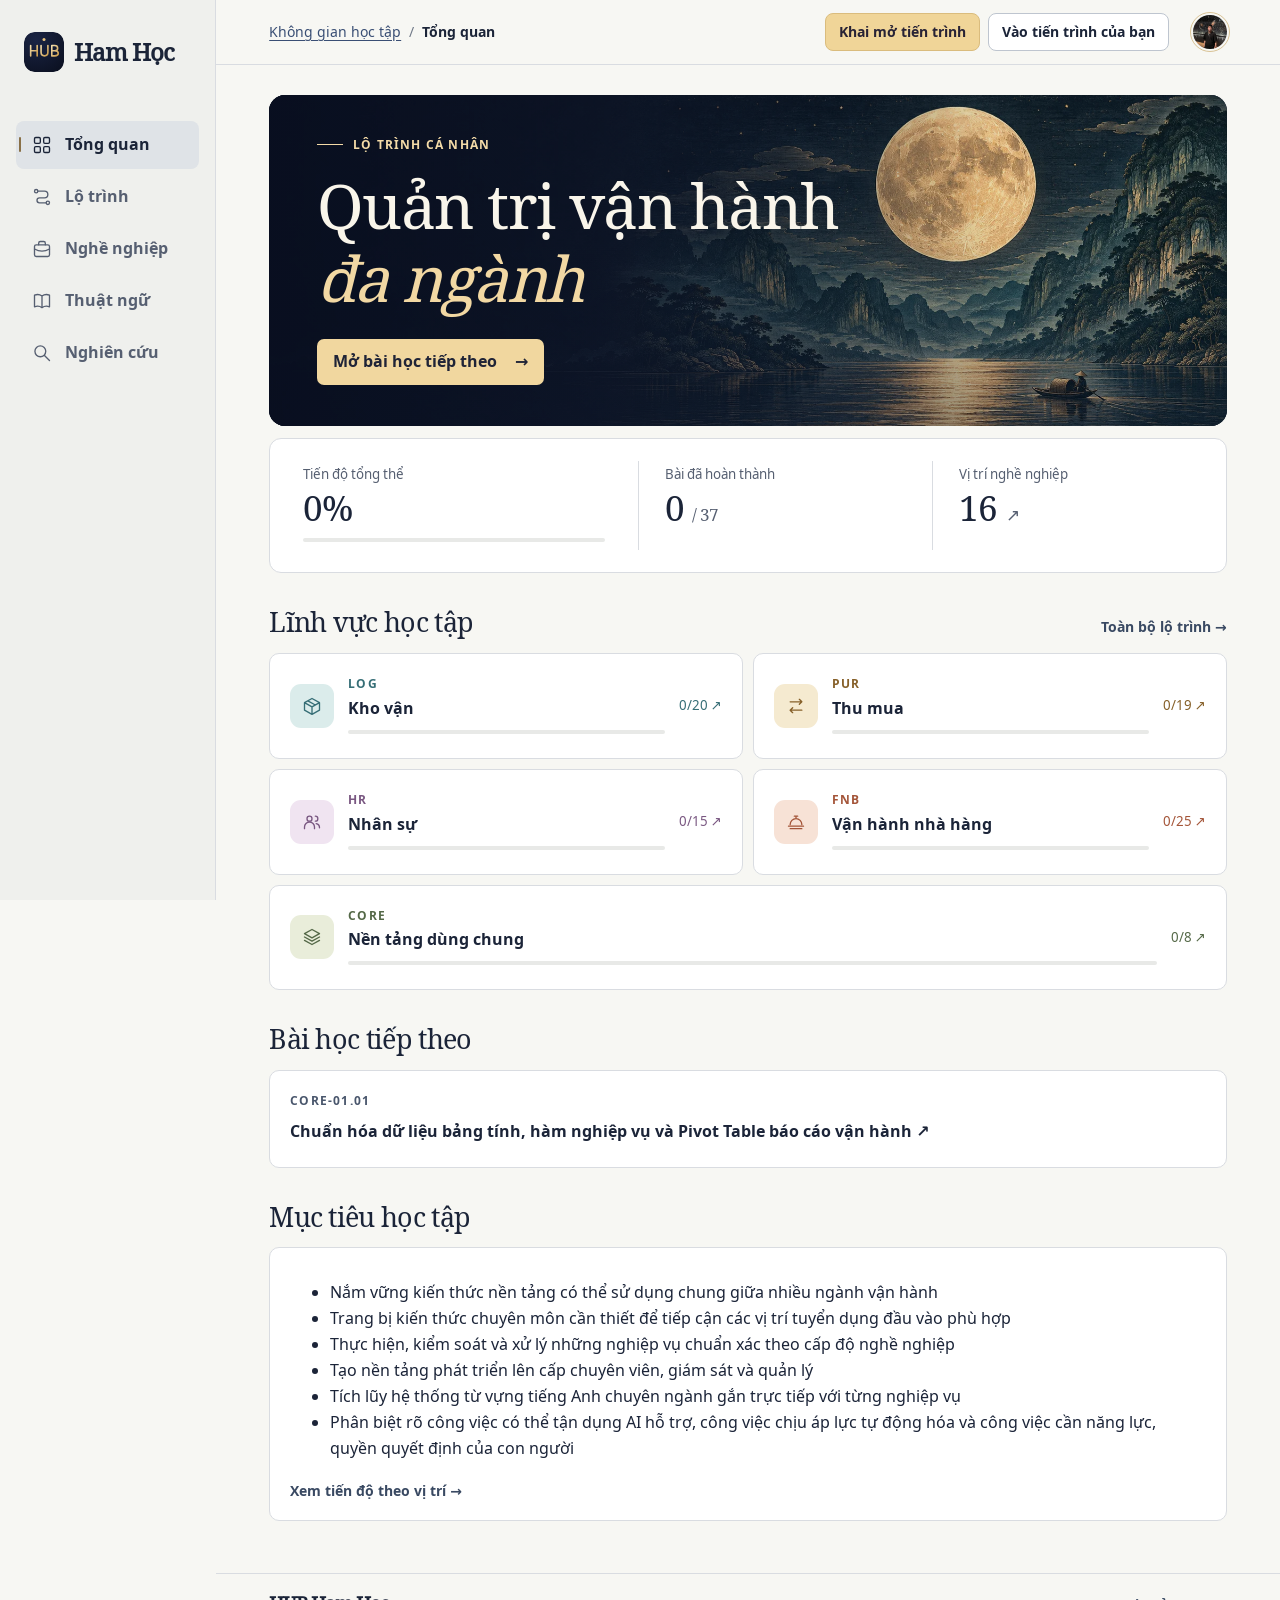
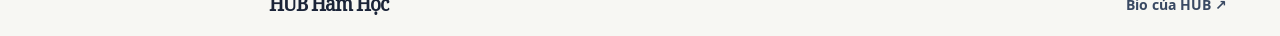
==== commit 29bf3da3: "Use consistent Vietnamese typography and link breadcrumb ancestors" ====
--- a/index.html
+++ b/index.html
@@ -22,7 +22,7 @@
   </aside>
   <main>
     <header>
-      <span>Không gian học tập <i>/</i> <b id="crumb">Tổng quan</b></span>
+      <nav class="breadcrumbs" aria-label="Đường dẫn trang"><ol id="crumb"></ol></nav>
       <div class="profile-actions" id="profile-actions">
         <strong id="active-name" hidden></strong>
         <button type="button" class="profile-button gold" data-dialog="create">Khai mở tiến trình</button>
--- a/style.css
+++ b/style.css
@@ -1,11 +1,30 @@
+@font-face {
+  font-family:"Noto Sans VI";
+  src:url("fonts/noto-sans-vi-regular.woff") format("woff");
+  font-weight:400;
+  font-display:swap;
+}
+@font-face {
+  font-family:"Noto Sans VI";
+  src:url("fonts/noto-sans-vi-bold.woff") format("woff");
+  font-weight:700;
+  font-display:swap;
+}
+@font-face {
+  font-family:"Noto Serif VI";
+  src:url("fonts/noto-serif-vi.woff") format("woff");
+  font-style:normal;
+  font-weight:400;
+  font-display:swap;
+}
 :root {
   color-scheme: light;
   --ink:#1b2438; --muted:#565f71; --line:#d9dce1; --paper:#f7f7f3;
   --night:#131c31; --gold:#e8c27a; --ease:cubic-bezier(.2,.8,.2,1);
-  --sidebar:216px; --serif:"Cormorant Garamond", Georgia, "Times New Roman", serif;
+  --sidebar:216px; --serif:"Noto Serif VI",Georgia,serif; --sans:"Noto Sans VI",system-ui,sans-serif;
 }
 * {box-sizing:border-box}
-body {margin:0; background:var(--paper); color:var(--ink); font:15px/1.58 "Inter",system-ui,sans-serif}
+body {margin:0; background:var(--paper); color:var(--ink); font:1rem/1.62 var(--sans)}
 button,input,select {font:inherit;color:inherit}
 button,summary,input[type=checkbox],select {cursor:pointer}
 a {color:inherit;text-decoration:none}
@@ -15,31 +34,36 @@
 .brand {display:flex;align-items:center;gap:10px;margin:0 8px 45px;white-space:nowrap}
 .brand strong,footer>span {font:600 24px/1.15 var(--serif);letter-spacing:-1px}
 .brand img {border-radius:11px}
-nav a {position:relative;display:flex;align-items:center;gap:13px;padding:11px 16px;margin:4px 0;border-radius:8px;color:var(--muted);font-weight:550;transition:background .18s,color .18s}
-nav a.on {color:var(--ink);background:#dfe3e7}
-nav a.on:before {content:"";position:absolute;left:3px;height:15px;width:2px;border-radius:3px;background:#897047}
+aside nav a {position:relative;display:flex;align-items:center;gap:13px;padding:11px 16px;margin:4px 0;border-radius:8px;color:var(--muted);font-weight:550;transition:background .18s,color .18s}
+aside nav a.on {color:var(--ink);background:#dfe3e7}
+aside nav a.on:before {content:"";position:absolute;left:3px;height:15px;width:2px;border-radius:3px;background:#897047}
 .icon,.symbol {display:grid;place-items:center}
 .glyph {width:20px;height:20px}
 main {margin-left:var(--sidebar);min-height:100vh;display:flex;flex-direction:column}
-header {height:65px;border-bottom:1px solid var(--line);display:flex;align-items:center;justify-content:space-between;padding:0 5%;font-size:13px;color:var(--muted)}
-header i {margin:0 9px;color:#8790a1}
+header {min-height:65px;flex-wrap:wrap;gap:8px;padding-block:8px;border-bottom:1px solid var(--line);display:flex;align-items:center;justify-content:space-between;padding:8px 5%;font-size:14px;color:var(--muted)}
+.breadcrumbs ol {display:flex;align-items:baseline;flex-wrap:wrap;gap:4px 8px;list-style:none;padding:0;margin:0}
+.breadcrumbs li {display:flex;align-items:baseline;gap:8px}
+.breadcrumbs a {color:#394e74;text-decoration:underline;text-underline-offset:3px}
+.breadcrumbs [aria-current] {font-weight:650;color:var(--ink)}
+.breadcrumbs .separator {color:#707987}
+
 .avatar {object-fit:cover;border-radius:50%;outline:1px solid #d9c396;outline-offset:2px}
 #view {width:100%;max-width:1440px;margin:0 auto;padding:30px 5% 52px;flex:1;min-width:0}
 footer {border-top:1px solid var(--line);padding:20px 5%;display:flex;justify-content:space-between;align-items:center;gap:12px}
 footer>span {font-size:19px}
-footer a,.title a,.jump {color:#394962;font-size:13px;font-weight:650}
+footer a,.title a,.jump {color:#394962;font-size:14px;font-weight:650}
 footer a span,.arrow {display:inline-block;transition:transform .24s var(--ease)}
 .hero {position:relative;isolation:isolate;overflow:hidden;background:var(--night);border-radius:16px;color:#f9f5ea}
 .landscape {position:absolute;inset:0;z-index:-2;width:100%;height:100%;object-fit:cover;object-position:60% 15%;animation:pan-in 1.5s var(--ease) both}
 .hero:after {content:"";position:absolute;inset:0;z-index:-1;background:linear-gradient(90deg,rgba(9,15,32,.96) 1%,rgba(14,21,40,.72) 37%,rgba(12,18,33,.08) 76%),linear-gradient(0deg,#111a2e55,transparent 55%)}
 .hero-copy {padding:clamp(28px,3.2vw,48px) 5%;max-width:100%}
-.eyebrow,.code {font:650 11px/1.5 "IBM Plex Mono",monospace;letter-spacing:1.2px;text-transform:uppercase}
+.eyebrow,.code {font:650 12px/1.5 var(--sans);letter-spacing:1.2px;text-transform:uppercase}
 .eyebrow {display:flex;align-items:center;gap:10px;color:#f4dba8}
 .eyebrow:before {content:"";width:26px;height:1px;background:currentColor}
 h1,h2,h3,p {margin:0}
-h1,h2,.hero h1,.stat strong {font-family:var(--serif);font-weight:500;letter-spacing:-.035em;line-height:1.14}
+h1,h2,.hero h1,.stat strong {font-family:var(--serif);font-weight:500;letter-spacing:-.025em;line-height:1.25}
 h1 {font-size:clamp(34px,3.5vw,51px);margin:8px 0 12px}
-.hero h1 {font-size:clamp(44px,4.9vw,76px);margin:14px 0 24px;line-height:1.05}
+.hero h1 {font-size:clamp(44px,4.9vw,76px);margin:14px 0 24px;line-height:1.17}
 .hero em {color:#f2d8a3;font-weight:400}
 h2 {font-size:clamp(26px,2.1vw,34px)}
 h3 {font-size:17px}
@@ -85,7 +109,7 @@
 input[type=checkbox] {width:17px;height:17px;vertical-align:middle;accent-color:#354767}
 .lesson-progress {display:flex;justify-content:space-between;flex-wrap:wrap;gap:3px 10px;align-items:center;background:#f3f4f7;padding:12px;border-radius:7px}
 .lesson-progress .bar {width:100%;margin-bottom:0}
-.lesson-progress span {font-size:12px;color:var(--muted)}
+.lesson-progress span {font-size:13px;color:var(--muted)}
 [data-value=done] {color:#276543}
 [data-value=part] {color:#79581c}
 .content a,.source {color:#394e74;text-decoration:underline;text-underline-offset:3px}
@@ -101,7 +125,7 @@
 @keyframes pan-in {from {transform:scale(1.04)} to {transform:none}}
 @keyframes card-in {from {opacity:.25;transform:translateY(7px)} to {opacity:1;transform:none}}
 @media(hover:hover) {
-  nav a:hover {background:#e3e6e9;color:var(--ink)}
+  aside nav a:hover {background:#e3e6e9;color:var(--ink)}
   .domain:hover,.next:hover {border-color:#abb3c2;transform:translateY(-2px);box-shadow:0 6px 14px #18243c0e}
   .btn:hover {background:#f8e2b5;box-shadow:0 5px 18px #080d1a26}
   .btn:hover .arrow,.domain:hover .arrow,footer a:hover span {transform:translateX(3px)}
@@ -114,10 +138,10 @@
 @media(max-width:650px) {
   aside {position:static;width:100%;padding:10px 4% 3px}
   .brand {margin:0 0 4px}.brand img {width:31px;height:31px}.brand strong {font-size:22px}
-  nav {display:flex;overflow-x:auto;scrollbar-width:thin}nav a {white-space:nowrap;font-size:13px;padding:8px}.icon,nav a.on:before {display:none}
-  main {margin:0;min-height:85vh}header {height:45px}.avatar {width:26px;height:26px}
+  aside nav {display:flex;overflow-x:auto;scrollbar-width:thin}aside nav a {white-space:nowrap;font-size:14px;padding:8px}.icon,aside nav a.on:before {display:none}
+  main {margin:0;min-height:85vh}header {min-height:45px}.avatar {width:26px;height:26px}
   #view {padding:16px 4% 38px}.hero-copy {padding:26px 6%}.hero h1 {font-size:clamp(38px,9vw,53px)}.landscape {object-position:68% center}
-  .stats {padding:14px 0}.stat {padding:0 10px}.stat small {font-size:11px}.stat strong {font-size:27px}
+  .stats {padding:14px 0}.stat {padding:0 10px}.stat small {font-size:13px}.stat strong {font-size:27px}
   .lesson,.role,.term {padding:13px;overflow-wrap:anywhere}.title {margin-top:24px}.title a {text-align:right}
 }
 @media(prefers-reduced-motion:reduce) {
@@ -126,12 +150,12 @@
 
 /* Personal progress */
 [hidden] {display:none!important}
-.profile-actions {display:flex;align-items:center;gap:8px;margin-left:auto;margin-right:16px}
+.profile-actions {display:flex;align-items:center;flex-wrap:wrap;gap:8px;margin-left:auto;margin-right:16px}
 #active-name {color:var(--ink);max-width:17ch;overflow:hidden;text-overflow:ellipsis;white-space:nowrap}
 .profile-button,#progress-dialog [data-close] {
   position:relative;isolation:isolate;overflow:hidden;display:inline-flex;align-items:center;justify-content:center;gap:8px;
   padding:8px 13px;border:1px solid #bec5cf;border-radius:8px;background:#fff;color:var(--ink);
-  font-family:inherit;font-weight:600;font-size:13px;line-height:1.45;
+  font-family:inherit;font-weight:600;font-size:14px;line-height:1.45;
   transition:transform .17s var(--ease);
 }
 .profile-button.gold {background:#f0d598;border-color:#dabc7d;color:#282335}
@@ -156,31 +180,37 @@
 #progress-dialog [data-close] {font-size:23px;width:36px;height:36px;padding:0;background:transparent;border-color:transparent}
 .dialog-columns {display:grid;grid-template-columns:minmax(0,1.65fr) minmax(0,1fr)}
 .dialog-columns form {min-width:0;padding:22px 24px}
-.dialog-columns h3 {font:500 24px/1.25 var(--serif);margin-bottom:15px}
+#progress-title,.dialog-columns h3 {
+  font-family:var(--serif);
+  font-weight:400;
+  line-height:1.35;
+  letter-spacing:normal;
+}
+.dialog-columns h3 {font-size:24px;margin-bottom:15px}
 .dialog-columns form>label,.dialog-columns legend {display:block;font-size:14px;font-weight:650}
 .dialog-columns input[name=username] {display:block;width:100%;background:white;color:var(--ink);border:1px solid #afb6c0;border-radius:7px;padding:9px 12px;font:inherit;margin:5px 0}
 .dialog-columns input[name=username]:focus {outline:2px solid #a78144;outline-offset:1px;box-shadow:0 0 0 5px #e9d5aa66}
 .dialog-columns input[aria-invalid=true] {border-color:#993e36}
-.dialog-columns small {display:block;font-size:12px;color:var(--muted)}
+.dialog-columns small {display:block;font-size:13px;color:var(--muted)}
 #name-reminder {margin:6px 0 15px}
 #relations {padding:0;margin:0;border:none}
 #relations legend {margin:0 0 8px}
 .relation-grid {display:grid;grid-template-columns:repeat(2,minmax(0,1fr));gap:7px}
 .relation-card {position:relative;display:flex;align-items:center;min-width:0;border:1px solid #cdd0d3;border-radius:8px;background:white;transition:transform .15s var(--ease)}
 dialog[open] .relation-card {animation:card-in .21s var(--ease) backwards;animation-delay:calc(var(--i)*12ms)}
-.relation-card label {cursor:pointer;display:flex;align-items:center;gap:7px;flex:1;padding:8px 0 8px 8px;min-height:41px;font-size:13px;line-height:1.3}
+.relation-card label {cursor:pointer;display:flex;align-items:center;gap:7px;flex:1;padding:8px 0 8px 8px;min-height:41px;font-size:14px;line-height:1.3}
 .relation-card input {position:absolute;opacity:0;width:1px;height:1px}
 .choice-mark {display:grid;place-items:center;flex:0 0 14px;height:14px;border:1px solid #9a9fa7;border-radius:50%}
 .relation-card:has(:checked) {border-color:#98763b;background:#faf2df;box-shadow:inset 0 0 0 1px #c2a36c}
 .relation-card input:focus-visible+.choice-mark {outline:2px solid #95723e;outline-offset:3px}
 .relation-card input:checked+.choice-mark {background:#68512e;border-color:#68512e;color:white}
 .relation-card input:checked+.choice-mark:after {content:"✓";font:700 11px/1 system-ui;animation:check-pop .23s ease-out}
-.info {width:32px;height:34px;padding:0;flex:none;border:0;background:transparent;color:#50456a;border-radius:8px;font:italic bold 15px Georgia;transition:transform .16s var(--ease)}
+.info {width:32px;height:34px;padding:0;flex:none;border:0;background:transparent;color:#50456a;border-radius:8px;font:italic bold 15px var(--serif);transition:transform .16s var(--ease)}
 .info:after {content:"";position:absolute;width:19px;height:19px;border:1px solid currentColor;border-radius:50%;left:50%;top:50%;transform:translate(-50%,-50%)}.info {position:relative}
-#relation-tip {position:absolute;z-index:3;max-width:min(270px,80vw);padding:9px 12px;color:white;background:#2b2940;border-radius:8px;box-shadow:0 7px 22px #1715272b;font-size:13px;pointer-events:none;animation:tip-in .15s var(--ease)}
+#relation-tip {position:absolute;z-index:3;max-width:min(270px,80vw);padding:9px 12px;color:white;background:#2b2940;border-radius:8px;box-shadow:0 7px 22px #1715272b;font-size:14px;pointer-events:none;animation:tip-in .15s var(--ease)}
 #enter-profile {position:relative;background:#edf0f3;border-left:1px solid var(--line)}
 #progress-dialog[data-column=enter][open] #enter-profile:before {pointer-events:none;content:"";position:absolute;inset:4px;border:2px solid #aa8b53;border-radius:9px;animation:ring .85s ease-out both}
-.form-error {font-size:13px;color:#8a312b;margin:6px 0}
+.form-error {font-size:14px;color:#8a312b;margin:6px 0}
 .dialog-columns form>.profile-button {margin-top:9px;min-height:39px}
 #legacy-choice {margin:12px 0}
 .shake {animation:shake .23s ease-out!important}
@@ -207,7 +237,7 @@
   .dialog-columns form,.dialog-top {padding:16px}
   #enter-profile {border-left:0;border-top:1px solid var(--line)}
 }
-@media(max-width:390px) {.relation-card label {gap:5px;font-size:12px}.info {width:27px}}
+@media(max-width:390px) {.relation-card label {gap:5px;font-size:13px}.info {width:27px}}
 @media(prefers-reduced-motion:reduce) {
   #progress-dialog::backdrop,#progress-dialog.leaving::backdrop,.shake {animation:none!important}
 }
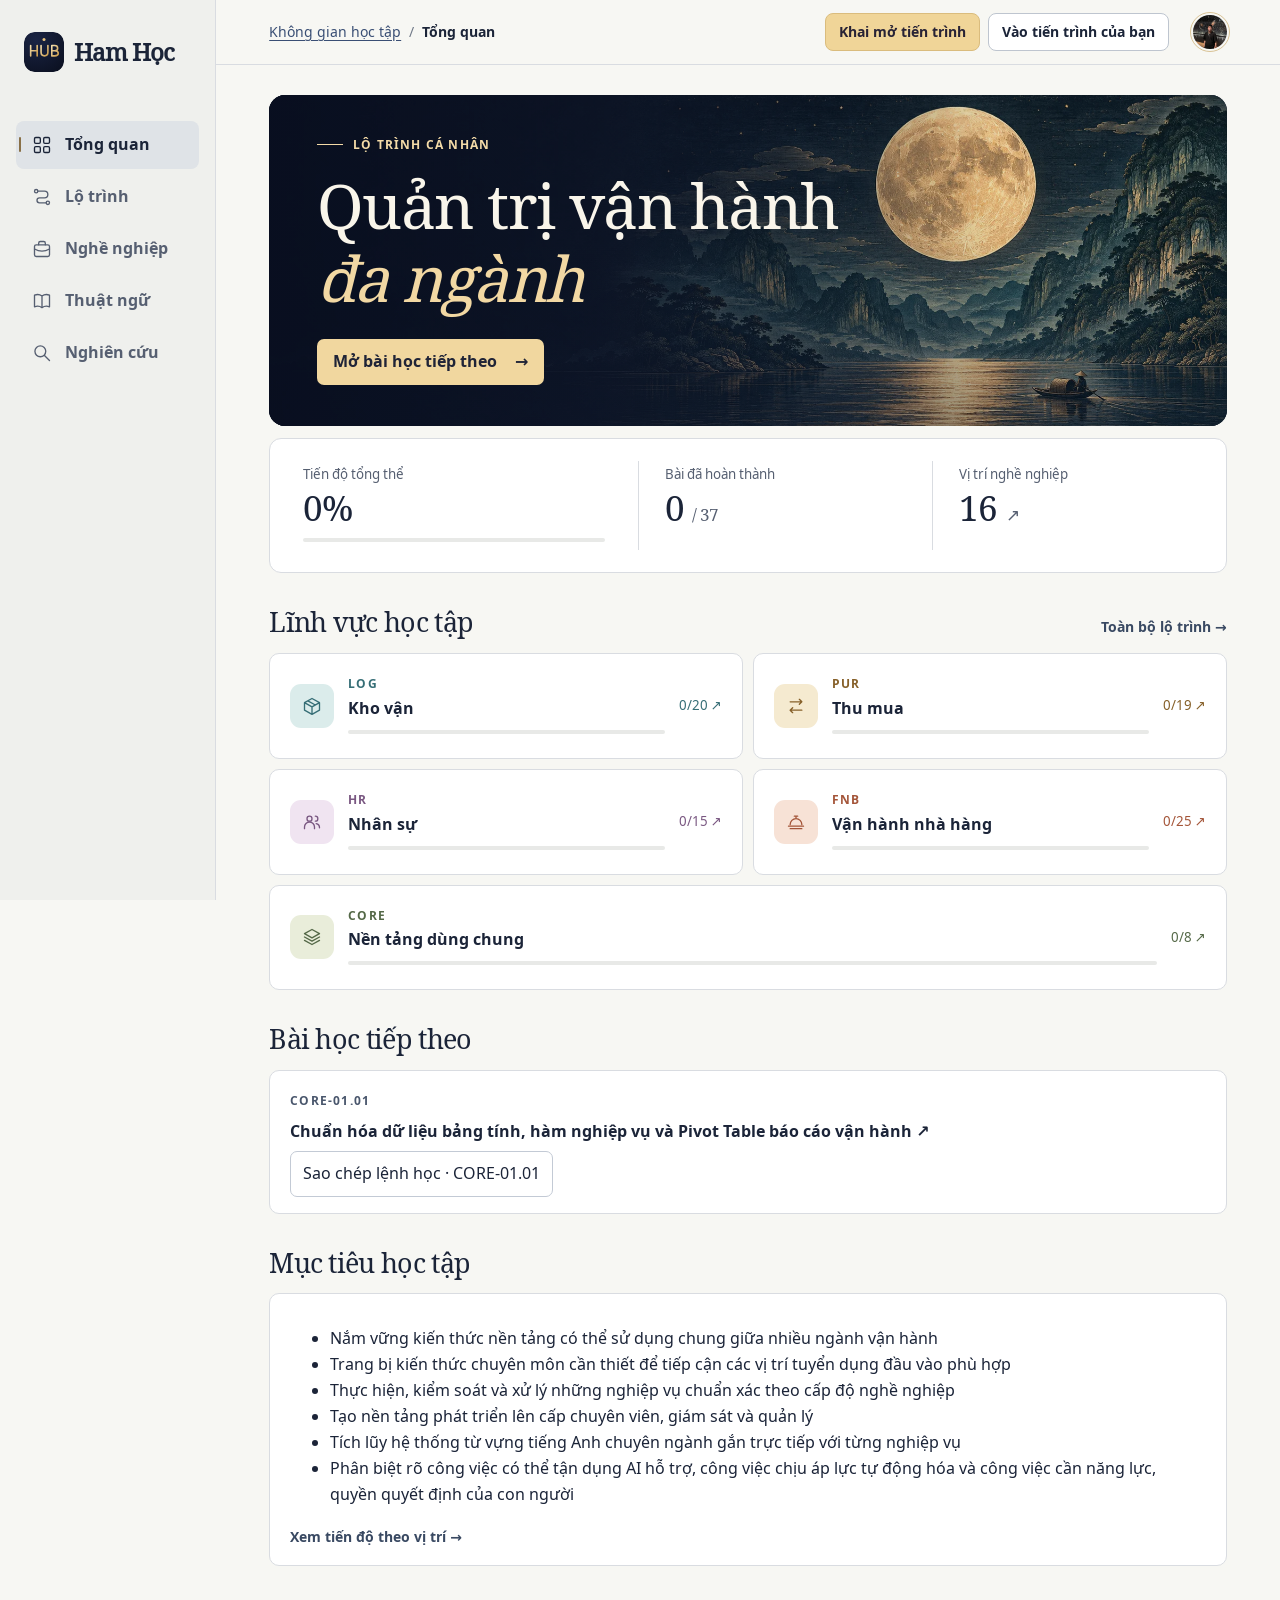
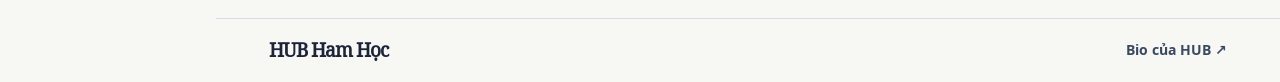
==== commit c815451b: "Build self-contained AI tutoring prompts for each roadmap lesson" ====
--- a/index.html
+++ b/index.html
@@ -4,7 +4,7 @@
   <meta charset="utf-8">
   <meta name="viewport" content="width=device-width, initial-scale=1">
   <meta name="theme-color" content="#131c31">
-  <meta name="progress-endpoint" content="">
+  <meta name="progress-endpoint" content="https://hub-ham-hoc-progress.baohuy2206200212.workers.dev">
   <title>HUB Ham Học</title>
   <link rel="icon" href="assets/hub.svg">
   <link rel="stylesheet" href="style.css">
@@ -24,7 +24,11 @@
     <header>
       <nav class="breadcrumbs" aria-label="Đường dẫn trang"><ol id="crumb"></ol></nav>
       <div class="profile-actions" id="profile-actions">
-        <strong id="active-name" hidden></strong>
+        <div class="profile-summary" hidden>
+          <strong id="active-name"></strong>
+          <small id="sync-status" role="status"></small>
+        </div>
+        <button type="button" class="profile-button" id="retry-sync" hidden>Đồng bộ ngay</button>
         <button type="button" class="profile-button gold" data-dialog="create">Khai mở tiến trình</button>
         <button type="button" class="profile-button" data-dialog="enter">Vào tiến trình của bạn</button>
         <button type="button" class="profile-button" id="leave-profile" hidden>Thoát</button>
@@ -60,6 +64,12 @@
       </form>
     </div>
   </dialog>
+  <dialog id="manual-copy" aria-labelledby="manual-copy-title">
+    <h2 id="manual-copy-title">Sao chép lệnh học</h2>
+    <label for="prompt-text">Sao chép nội dung bên dưới rồi dán vào chat AI.</label>
+    <textarea id="prompt-text" rows="10" readonly></textarea>
+    <form method="dialog"><button class="plain">Đóng</button></form>
+  </dialog>
   <div id="notice" role="status"></div>
 </body>
 </html>
--- a/style.css
+++ b/style.css
@@ -151,6 +151,8 @@
 /* Personal progress */
 [hidden] {display:none!important}
 .profile-actions {display:flex;align-items:center;flex-wrap:wrap;gap:8px;margin-left:auto;margin-right:16px}
+.profile-summary {display:grid;line-height:1.35;max-width:35ch}
+#sync-status {color:var(--muted);font-size:13px}
 #active-name {color:var(--ink);max-width:17ch;overflow:hidden;text-overflow:ellipsis;white-space:nowrap}
 .profile-button,#progress-dialog [data-close] {
   position:relative;isolation:isolate;overflow:hidden;display:inline-flex;align-items:center;justify-content:center;gap:8px;
@@ -243,3 +245,7 @@
 }
 .lesson-progress .bar i {width:100%;transform:scaleX(0);transform-origin:left;transition:transform .32s var(--ease)}
 @media(prefers-reduced-motion:reduce) {.lesson-progress .bar i {transition:none}}
+
+#manual-copy {width:min(640px,94vw);max-height:90vh;overflow:auto;border:1px solid var(--line);border-radius:12px;color:var(--ink)}
+#manual-copy textarea {display:block;width:100%;margin:10px 0;padding:10px;font:inherit;resize:vertical}
+#manual-copy::backdrop {background:#10192b77}
